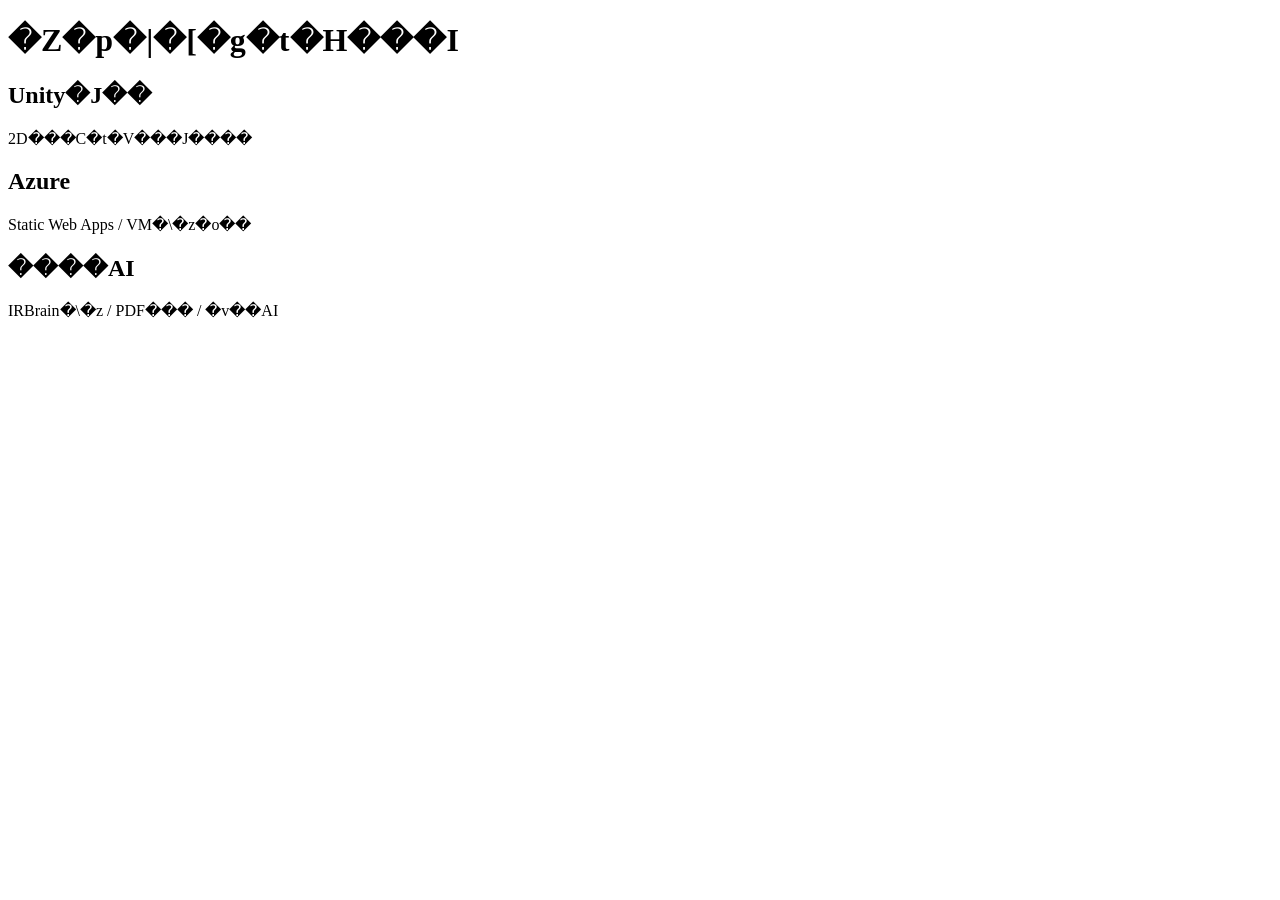
==== index.html @ bf5a79ba "indexの作成" ====
<!DOCTYPE html>
<html>
<head>
  <meta charset="UTF-8">
  <title>Ryu Sakamaki Portfolio</title>
  <link rel="stylesheet" href="style.css">
</head>
<body>
  <h1>�Z�p�|�[�g�t�H���I</h1>

  <section>
    <h2>Unity�J��</h2>
    <p>2D���C�t�V���J����</p>
  </section>

  <section>
    <h2>Azure</h2>
    <p>Static Web Apps / VM�\�z�o��</p>
  </section>

  <section>
    <h2>����AI</h2>
    <p>IRBrain�\�z / PDF��� / �v��AI</p>
  </section>

</body>
</html>
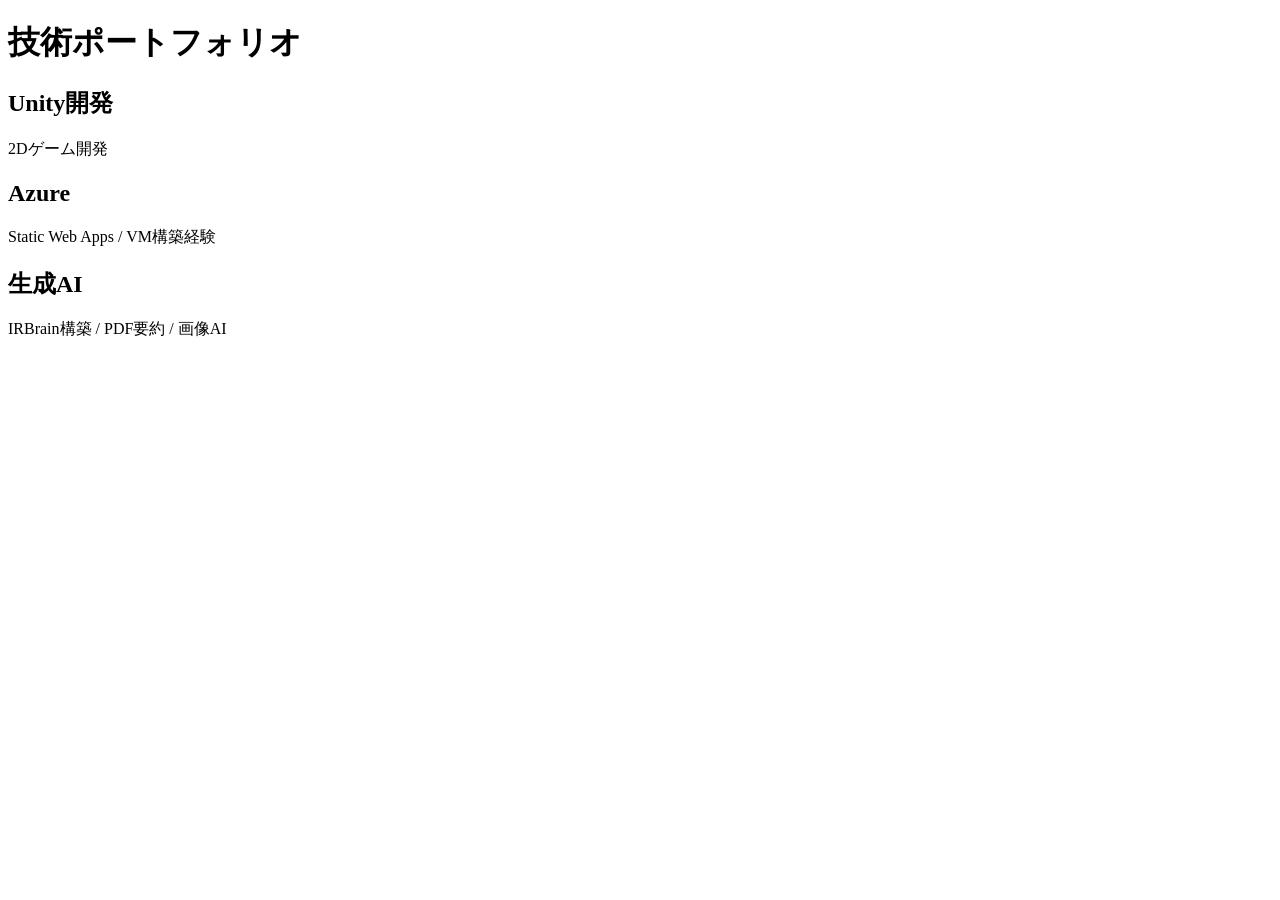
==== commit ab87e519: "文字コード変更" ====
--- a/index.html
+++ b/index.html
@@ -1,27 +1,27 @@
-<!DOCTYPE html>
-<html>
+﻿<!DOCTYPE html>
+<html lang="ja">
 <head>
   <meta charset="UTF-8">
   <title>Ryu Sakamaki Portfolio</title>
   <link rel="stylesheet" href="style.css">
 </head>
 <body>
-  <h1>�Z�p�|�[�g�t�H���I</h1>
+  <h1>技術ポートフォリオ</h1>
 
   <section>
-    <h2>Unity�J��</h2>
-    <p>2D���C�t�V���J����</p>
+    <h2>Unity開発</h2>
+    <p>2Dゲーム開発</p>
   </section>
 
   <section>
     <h2>Azure</h2>
-    <p>Static Web Apps / VM�\�z�o��</p>
+    <p>Static Web Apps / VM構築経験</p>
   </section>
 
   <section>
-    <h2>����AI</h2>
-    <p>IRBrain�\�z / PDF��� / �v��AI</p>
+    <h2>生成AI</h2>
+    <p>IRBrain構築 / PDF要約 / 画像AI</p>
   </section>
 
 </body>
-</html>+</html>
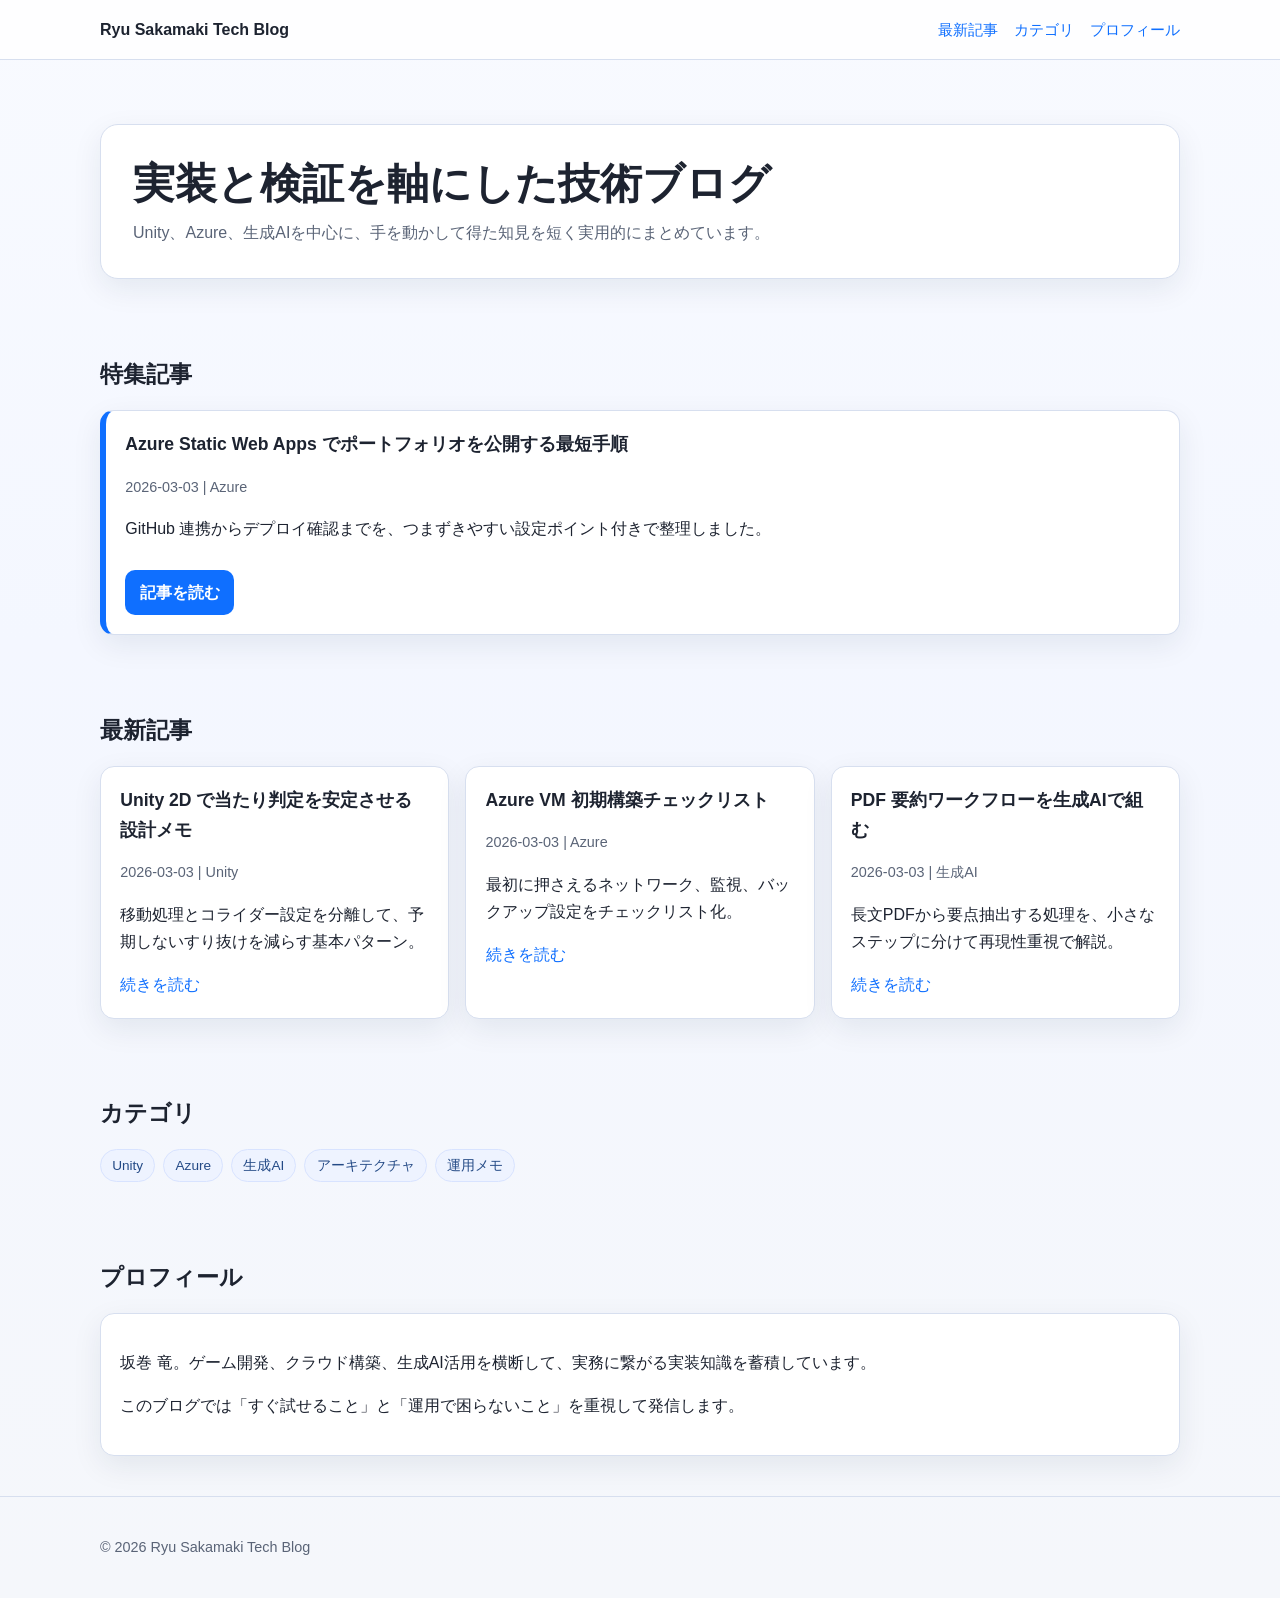
==== commit 5945ac95: "Build tech blog structure with markdown workflow and SEO metadata" ====
--- a/index.html
+++ b/index.html
@@ -2,26 +2,107 @@
 <html lang="ja">
 <head>
   <meta charset="UTF-8">
-  <title>Ryu Sakamaki Portfolio</title>
+  <meta name="viewport" content="width=device-width, initial-scale=1.0">
+  <title>Ryu Sakamaki Tech Blog</title>
+  <meta name="description" content="Unity・Azure・生成AIの実践知をまとめる技術ブログ">
+  <meta property="og:type" content="website">
+  <meta property="og:title" content="Ryu Sakamaki Tech Blog">
+  <meta property="og:description" content="Unity・Azure・生成AIの実践知をまとめる技術ブログ">
+  <meta property="og:url" content="https://kind-mud-063fee810.4.azurestaticapps.net/">
+  <link rel="icon" href="favicon.svg" type="image/svg+xml">
   <link rel="stylesheet" href="style.css">
 </head>
 <body>
-  <h1>技術ポートフォリオ</h1>
+  <header class="site-header">
+    <div class="container header-inner">
+      <a class="logo" href="index.html">Ryu Sakamaki Tech Blog</a>
+      <nav class="nav">
+        <a href="#latest">最新記事</a>
+        <a href="#categories">カテゴリ</a>
+        <a href="#about">プロフィール</a>
+      </nav>
+    </div>
+  </header>
 
-  <section>
-    <h2>Unity開発</h2>
-    <p>2Dゲーム開発</p>
-  </section>
+  <main>
+    <section class="hero">
+      <div class="container">
+        <div class="hero-card">
+          <h1>実装と検証を軸にした技術ブログ</h1>
+          <p>Unity、Azure、生成AIを中心に、手を動かして得た知見を短く実用的にまとめています。</p>
+        </div>
+      </div>
+    </section>
 
-  <section>
-    <h2>Azure</h2>
-    <p>Static Web Apps / VM構築経験</p>
-  </section>
+    <section class="section" id="featured">
+      <div class="container">
+        <h2>特集記事</h2>
+        <article class="card featured">
+          <h3>Azure Static Web Apps でポートフォリオを公開する最短手順</h3>
+          <p class="meta">2026-03-03 | Azure</p>
+          <p>GitHub 連携からデプロイ確認までを、つまずきやすい設定ポイント付きで整理しました。</p>
+          <a class="button" href="posts/azure-static-web-apps.html">記事を読む</a>
+        </article>
+      </div>
+    </section>
 
-  <section>
-    <h2>生成AI</h2>
-    <p>IRBrain構築 / PDF要約 / 画像AI</p>
-  </section>
+    <section class="section" id="latest">
+      <div class="container">
+        <h2>最新記事</h2>
+        <div class="grid grid-3">
+          <article class="card">
+            <h3>Unity 2D で当たり判定を安定させる設計メモ</h3>
+            <p class="meta">2026-03-03 | Unity</p>
+            <p>移動処理とコライダー設定を分離して、予期しないすり抜けを減らす基本パターン。</p>
+            <a href="posts/unity-2d-collision.html">続きを読む</a>
+          </article>
 
+          <article class="card">
+            <h3>Azure VM 初期構築チェックリスト</h3>
+            <p class="meta">2026-03-03 | Azure</p>
+            <p>最初に押さえるネットワーク、監視、バックアップ設定をチェックリスト化。</p>
+            <a href="posts/azure-vm-checklist.html">続きを読む</a>
+          </article>
+
+          <article class="card">
+            <h3>PDF 要約ワークフローを生成AIで組む</h3>
+            <p class="meta">2026-03-03 | 生成AI</p>
+            <p>長文PDFから要点抽出する処理を、小さなステップに分けて再現性重視で解説。</p>
+            <a href="posts/genai-pdf-summary.html">続きを読む</a>
+          </article>
+        </div>
+      </div>
+    </section>
+
+    <section class="section" id="categories">
+      <div class="container">
+        <h2>カテゴリ</h2>
+        <div class="tag-list">
+          <span class="tag">Unity</span>
+          <span class="tag">Azure</span>
+          <span class="tag">生成AI</span>
+          <span class="tag">アーキテクチャ</span>
+          <span class="tag">運用メモ</span>
+        </div>
+      </div>
+    </section>
+
+    <section class="section" id="about">
+      <div class="container">
+        <h2>プロフィール</h2>
+        <article class="card">
+          <p>坂巻 竜。ゲーム開発、クラウド構築、生成AI活用を横断して、実務に繋がる実装知識を蓄積しています。</p>
+          <p>このブログでは「すぐ試せること」と「運用で困らないこと」を重視して発信します。</p>
+        </article>
+      </div>
+    </section>
+  </main>
+
+  <footer class="site-footer">
+    <div class="container">
+      <p>© 2026 Ryu Sakamaki Tech Blog</p>
+    </div>
+  </footer>
 </body>
 </html>
+
--- a/style.css
+++ b/style.css
@@ -0,0 +1,225 @@
+﻿:root {
+  --bg: #f5f7fb;
+  --surface: #ffffff;
+  --surface-alt: #eef3ff;
+  --text: #1d2330;
+  --muted: #5a6477;
+  --primary: #0f6fff;
+  --primary-dark: #0a56c8;
+  --border: #d7dfef;
+  --shadow: 0 10px 30px rgba(16, 35, 70, 0.08);
+}
+
+* {
+  box-sizing: border-box;
+}
+
+body {
+  margin: 0;
+  font-family: "Segoe UI", "Hiragino Kaku Gothic ProN", "Meiryo", sans-serif;
+  color: var(--text);
+  background: linear-gradient(180deg, #f8faff 0%, #f4f7ff 40%, #f5f7fb 100%);
+  line-height: 1.7;
+}
+
+a {
+  color: var(--primary);
+  text-decoration: none;
+}
+
+a:hover {
+  text-decoration: underline;
+}
+
+.container {
+  width: min(1080px, 92%);
+  margin: 0 auto;
+}
+
+.site-header {
+  padding: 1rem 0;
+  border-bottom: 1px solid var(--border);
+  background: rgba(255, 255, 255, 0.8);
+  backdrop-filter: blur(6px);
+  position: sticky;
+  top: 0;
+  z-index: 20;
+}
+
+.header-inner {
+  display: flex;
+  justify-content: space-between;
+  align-items: center;
+  gap: 1rem;
+}
+
+.logo {
+  font-weight: 700;
+  color: var(--text);
+}
+
+.nav {
+  display: flex;
+  gap: 1rem;
+  font-size: 0.95rem;
+}
+
+.hero {
+  padding: 4rem 0 2.5rem;
+}
+
+.hero-card {
+  background: var(--surface);
+  border: 1px solid var(--border);
+  border-radius: 18px;
+  padding: 2rem;
+  box-shadow: var(--shadow);
+}
+
+.hero h1 {
+  margin-top: 0;
+  margin-bottom: 0.5rem;
+  font-size: clamp(1.8rem, 4vw, 2.6rem);
+  line-height: 1.3;
+}
+
+.hero p {
+  margin: 0;
+  color: var(--muted);
+}
+
+.section {
+  padding: 1rem 0 2.5rem;
+}
+
+.section h2 {
+  margin-bottom: 1rem;
+  font-size: 1.45rem;
+}
+
+.grid {
+  display: grid;
+  gap: 1rem;
+}
+
+.grid-3 {
+  grid-template-columns: repeat(3, minmax(0, 1fr));
+}
+
+.card {
+  background: var(--surface);
+  border: 1px solid var(--border);
+  border-radius: 14px;
+  padding: 1.2rem;
+  box-shadow: var(--shadow);
+}
+
+.card h3 {
+  margin-top: 0;
+  margin-bottom: 0.5rem;
+  font-size: 1.1rem;
+}
+
+.meta {
+  color: var(--muted);
+  font-size: 0.9rem;
+  margin-bottom: 0.75rem;
+}
+
+.tag-list {
+  display: flex;
+  flex-wrap: wrap;
+  gap: 0.5rem;
+}
+
+.tag {
+  display: inline-block;
+  background: var(--surface-alt);
+  border: 1px solid #d8e3ff;
+  border-radius: 999px;
+  padding: 0.25rem 0.7rem;
+  font-size: 0.85rem;
+  color: #244a86;
+}
+
+.featured {
+  border-left: 6px solid var(--primary);
+}
+
+.button {
+  display: inline-block;
+  margin-top: 0.75rem;
+  background: var(--primary);
+  color: #fff;
+  padding: 0.55rem 0.9rem;
+  border-radius: 10px;
+  font-weight: 600;
+}
+
+.button:hover {
+  background: var(--primary-dark);
+  text-decoration: none;
+}
+
+.site-footer {
+  border-top: 1px solid var(--border);
+  padding: 1.5rem 0;
+  color: var(--muted);
+  font-size: 0.9rem;
+}
+
+.article {
+  padding: 2.2rem 0 3rem;
+}
+
+.article .content {
+  background: var(--surface);
+  border: 1px solid var(--border);
+  border-radius: 16px;
+  box-shadow: var(--shadow);
+  padding: 2rem;
+}
+
+.article h1 {
+  line-height: 1.35;
+}
+
+.article h2 {
+  margin-top: 1.8rem;
+  margin-bottom: 0.7rem;
+}
+
+@media (max-width: 900px) {
+  .grid-3 {
+    grid-template-columns: 1fr;
+  }
+
+  .hero {
+    padding-top: 2rem;
+  }
+
+  .header-inner {
+    flex-direction: column;
+    align-items: flex-start;
+  }
+}
+
+.article ul {
+  padding-left: 1.2rem;
+}
+
+.article li {
+  margin-bottom: 0.35rem;
+}
+
+.article pre {
+  background: #0f172a;
+  color: #e2e8f0;
+  padding: 0.9rem;
+  border-radius: 10px;
+  overflow-x: auto;
+}
+
+.article code {
+  font-family: Consolas, "Courier New", monospace;
+}
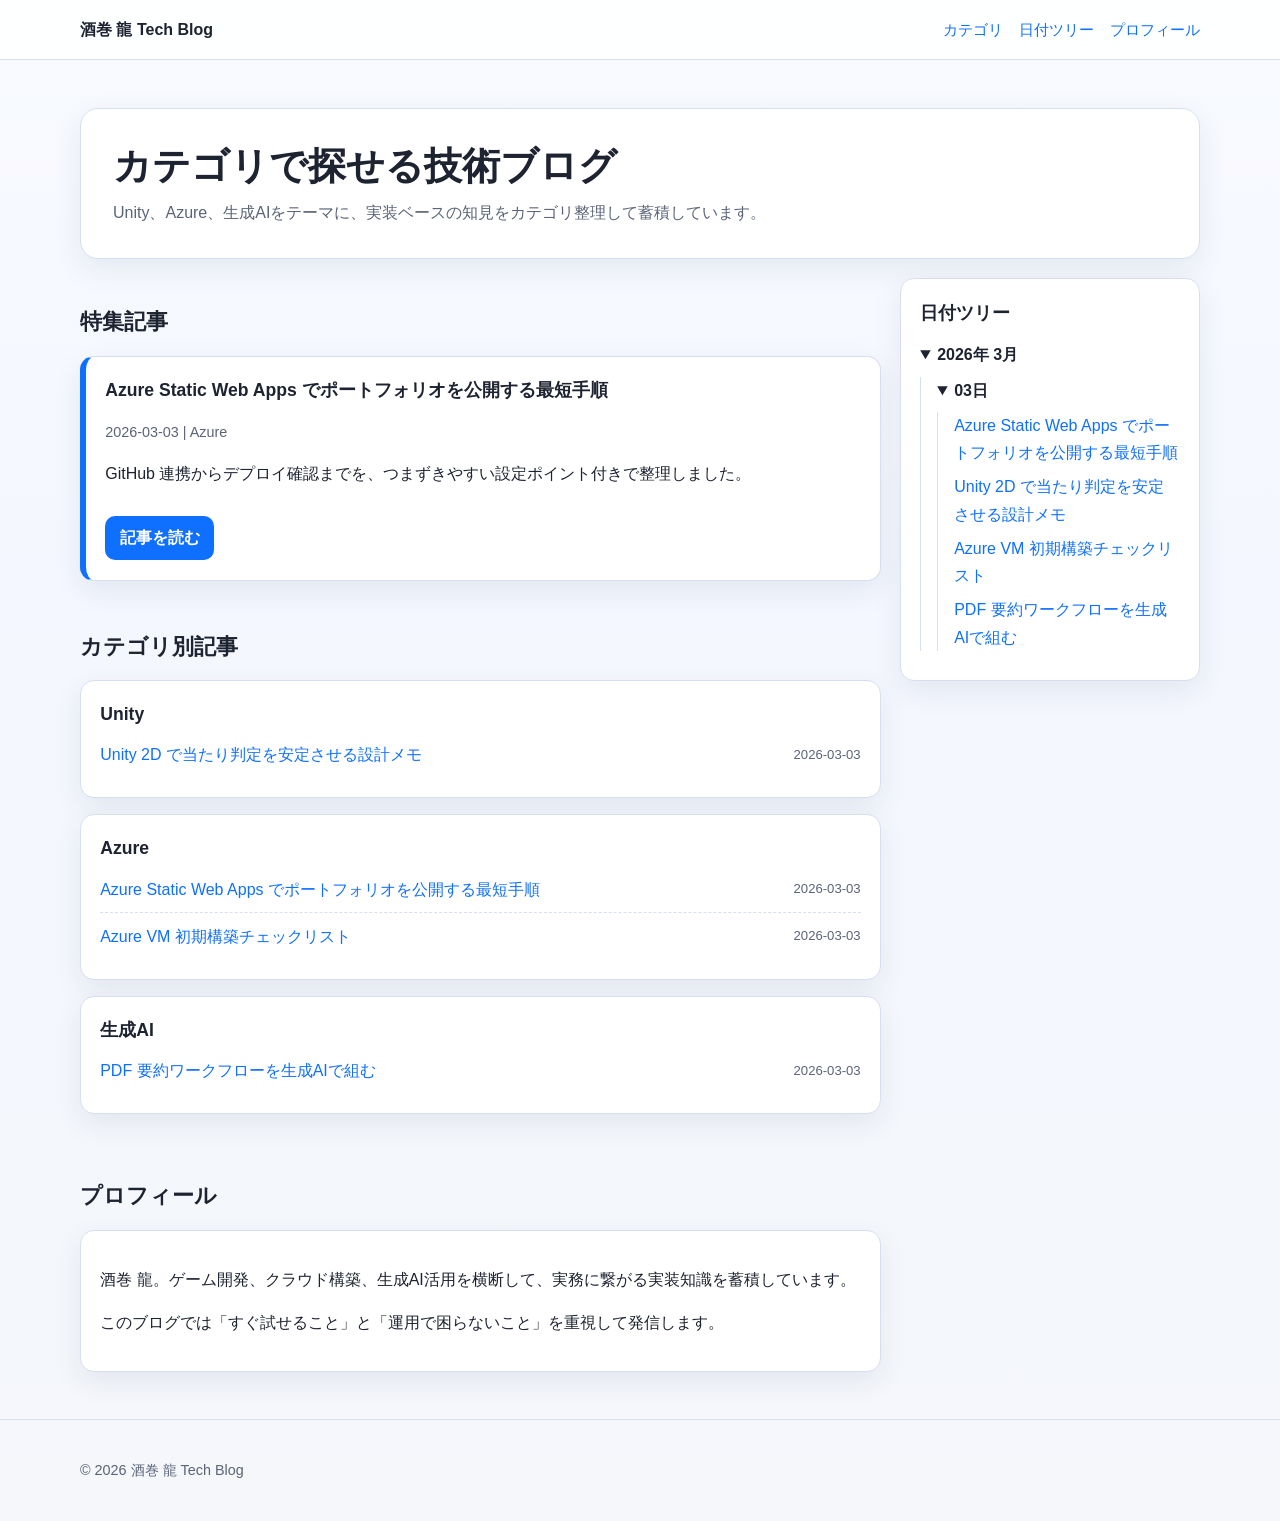
==== commit b41096d3: "Reorganize blog by category and add right-side date tree archive" ====
--- a/index.html
+++ b/index.html
@@ -3,10 +3,10 @@
 <head>
   <meta charset="UTF-8">
   <meta name="viewport" content="width=device-width, initial-scale=1.0">
-  <title>Ryu Sakamaki Tech Blog</title>
+  <title>酒巻 龍 Tech Blog</title>
   <meta name="description" content="Unity・Azure・生成AIの実践知をまとめる技術ブログ">
   <meta property="og:type" content="website">
-  <meta property="og:title" content="Ryu Sakamaki Tech Blog">
+  <meta property="og:title" content="酒巻 龍 Tech Blog">
   <meta property="og:description" content="Unity・Azure・生成AIの実践知をまとめる技術ブログ">
   <meta property="og:url" content="https://kind-mud-063fee810.4.azurestaticapps.net/">
   <link rel="icon" href="favicon.svg" type="image/svg+xml">
@@ -15,10 +15,10 @@
 <body>
   <header class="site-header">
     <div class="container header-inner">
-      <a class="logo" href="index.html">Ryu Sakamaki Tech Blog</a>
+      <a class="logo" href="index.html">酒巻 龍 Tech Blog</a>
       <nav class="nav">
-        <a href="#latest">最新記事</a>
         <a href="#categories">カテゴリ</a>
+        <a href="#archive">日付ツリー</a>
         <a href="#about">プロフィール</a>
       </nav>
     </div>
@@ -28,81 +28,87 @@
     <section class="hero">
       <div class="container">
         <div class="hero-card">
-          <h1>実装と検証を軸にした技術ブログ</h1>
-          <p>Unity、Azure、生成AIを中心に、手を動かして得た知見を短く実用的にまとめています。</p>
+          <h1>カテゴリで探せる技術ブログ</h1>
+          <p>Unity、Azure、生成AIをテーマに、実装ベースの知見をカテゴリ整理して蓄積しています。</p>
         </div>
       </div>
     </section>
 
-    <section class="section" id="featured">
-      <div class="container">
-        <h2>特集記事</h2>
-        <article class="card featured">
-          <h3>Azure Static Web Apps でポートフォリオを公開する最短手順</h3>
-          <p class="meta">2026-03-03 | Azure</p>
-          <p>GitHub 連携からデプロイ確認までを、つまずきやすい設定ポイント付きで整理しました。</p>
-          <a class="button" href="posts/azure-static-web-apps.html">記事を読む</a>
-        </article>
-      </div>
-    </section>
+    <div class="container blog-layout">
+      <div class="main-column">
+        <section class="section" id="featured">
+          <h2>特集記事</h2>
+          <article class="card featured">
+            <h3>Azure Static Web Apps でポートフォリオを公開する最短手順</h3>
+            <p class="meta">2026-03-03 | Azure</p>
+            <p>GitHub 連携からデプロイ確認までを、つまずきやすい設定ポイント付きで整理しました。</p>
+            <a class="button" href="posts/azure-static-web-apps.html">記事を読む</a>
+          </article>
+        </section>
 
-    <section class="section" id="latest">
-      <div class="container">
-        <h2>最新記事</h2>
-        <div class="grid grid-3">
-          <article class="card">
-            <h3>Unity 2D で当たり判定を安定させる設計メモ</h3>
-            <p class="meta">2026-03-03 | Unity</p>
-            <p>移動処理とコライダー設定を分離して、予期しないすり抜けを減らす基本パターン。</p>
-            <a href="posts/unity-2d-collision.html">続きを読む</a>
+        <section class="section" id="categories">
+          <h2>カテゴリ別記事</h2>
+
+          <article class="card category-block" id="cat-unity">
+            <h3>Unity</h3>
+            <ul class="link-list">
+              <li><a href="posts/unity-2d-collision.html">Unity 2D で当たり判定を安定させる設計メモ</a><span class="date-chip">2026-03-03</span></li>
+            </ul>
           </article>
 
-          <article class="card">
-            <h3>Azure VM 初期構築チェックリスト</h3>
-            <p class="meta">2026-03-03 | Azure</p>
-            <p>最初に押さえるネットワーク、監視、バックアップ設定をチェックリスト化。</p>
-            <a href="posts/azure-vm-checklist.html">続きを読む</a>
+          <article class="card category-block" id="cat-azure">
+            <h3>Azure</h3>
+            <ul class="link-list">
+              <li><a href="posts/azure-static-web-apps.html">Azure Static Web Apps でポートフォリオを公開する最短手順</a><span class="date-chip">2026-03-03</span></li>
+              <li><a href="posts/azure-vm-checklist.html">Azure VM 初期構築チェックリスト</a><span class="date-chip">2026-03-03</span></li>
+            </ul>
           </article>
 
+          <article class="card category-block" id="cat-genai">
+            <h3>生成AI</h3>
+            <ul class="link-list">
+              <li><a href="posts/genai-pdf-summary.html">PDF 要約ワークフローを生成AIで組む</a><span class="date-chip">2026-03-03</span></li>
+            </ul>
+          </article>
+        </section>
+
+        <section class="section" id="about">
+          <h2>プロフィール</h2>
           <article class="card">
-            <h3>PDF 要約ワークフローを生成AIで組む</h3>
-            <p class="meta">2026-03-03 | 生成AI</p>
-            <p>長文PDFから要点抽出する処理を、小さなステップに分けて再現性重視で解説。</p>
-            <a href="posts/genai-pdf-summary.html">続きを読む</a>
+            <p>酒巻 龍。ゲーム開発、クラウド構築、生成AI活用を横断して、実務に繋がる実装知識を蓄積しています。</p>
+            <p>このブログでは「すぐ試せること」と「運用で困らないこと」を重視して発信します。</p>
           </article>
+        </section>
+      </div>
+
+      <aside class="archive-sidebar" id="archive">
+        <div class="card archive-card">
+          <h2>日付ツリー</h2>
+          <details open>
+            <summary>2026年 3月</summary>
+            <ul class="tree-list">
+              <li>
+                <details open>
+                  <summary>03日</summary>
+                  <ul>
+                    <li><a href="posts/azure-static-web-apps.html">Azure Static Web Apps でポートフォリオを公開する最短手順</a></li>
+                    <li><a href="posts/unity-2d-collision.html">Unity 2D で当たり判定を安定させる設計メモ</a></li>
+                    <li><a href="posts/azure-vm-checklist.html">Azure VM 初期構築チェックリスト</a></li>
+                    <li><a href="posts/genai-pdf-summary.html">PDF 要約ワークフローを生成AIで組む</a></li>
+                  </ul>
+                </details>
+              </li>
+            </ul>
+          </details>
         </div>
-      </div>
-    </section>
-
-    <section class="section" id="categories">
-      <div class="container">
-        <h2>カテゴリ</h2>
-        <div class="tag-list">
-          <span class="tag">Unity</span>
-          <span class="tag">Azure</span>
-          <span class="tag">生成AI</span>
-          <span class="tag">アーキテクチャ</span>
-          <span class="tag">運用メモ</span>
-        </div>
-      </div>
-    </section>
-
-    <section class="section" id="about">
-      <div class="container">
-        <h2>プロフィール</h2>
-        <article class="card">
-          <p>坂巻 竜。ゲーム開発、クラウド構築、生成AI活用を横断して、実務に繋がる実装知識を蓄積しています。</p>
-          <p>このブログでは「すぐ試せること」と「運用で困らないこと」を重視して発信します。</p>
-        </article>
-      </div>
-    </section>
+      </aside>
+    </div>
   </main>
 
   <footer class="site-footer">
     <div class="container">
-      <p>© 2026 Ryu Sakamaki Tech Blog</p>
+      <p>© 2026 酒巻 龍 Tech Blog</p>
     </div>
   </footer>
 </body>
 </html>
-
--- a/style.css
+++ b/style.css
@@ -32,14 +32,14 @@
 }
 
 .container {
-  width: min(1080px, 92%);
+  width: min(1120px, 92%);
   margin: 0 auto;
 }
 
 .site-header {
   padding: 1rem 0;
   border-bottom: 1px solid var(--border);
-  background: rgba(255, 255, 255, 0.8);
+  background: rgba(255, 255, 255, 0.85);
   backdrop-filter: blur(6px);
   position: sticky;
   top: 0;
@@ -65,7 +65,7 @@
 }
 
 .hero {
-  padding: 4rem 0 2.5rem;
+  padding: 3rem 0 1.2rem;
 }
 
 .hero-card {
@@ -79,7 +79,7 @@
 .hero h1 {
   margin-top: 0;
   margin-bottom: 0.5rem;
-  font-size: clamp(1.8rem, 4vw, 2.6rem);
+  font-size: clamp(1.8rem, 4vw, 2.4rem);
   line-height: 1.3;
 }
 
@@ -88,22 +88,25 @@
   color: var(--muted);
 }
 
+.blog-layout {
+  display: grid;
+  grid-template-columns: minmax(0, 1fr) 300px;
+  gap: 1.2rem;
+  align-items: start;
+  padding-bottom: 1.5rem;
+}
+
+.main-column {
+  min-width: 0;
+}
+
 .section {
-  padding: 1rem 0 2.5rem;
+  padding: 0.5rem 0 1.4rem;
 }
 
 .section h2 {
-  margin-bottom: 1rem;
-  font-size: 1.45rem;
-}
-
-.grid {
-  display: grid;
-  gap: 1rem;
-}
-
-.grid-3 {
-  grid-template-columns: repeat(3, minmax(0, 1fr));
+  margin-bottom: 0.9rem;
+  font-size: 1.35rem;
 }
 
 .card {
@@ -124,22 +127,6 @@
   color: var(--muted);
   font-size: 0.9rem;
   margin-bottom: 0.75rem;
-}
-
-.tag-list {
-  display: flex;
-  flex-wrap: wrap;
-  gap: 0.5rem;
-}
-
-.tag {
-  display: inline-block;
-  background: var(--surface-alt);
-  border: 1px solid #d8e3ff;
-  border-radius: 999px;
-  padding: 0.25rem 0.7rem;
-  font-size: 0.85rem;
-  color: #244a86;
 }
 
 .featured {
@@ -161,6 +148,68 @@
   text-decoration: none;
 }
 
+.category-block {
+  margin-bottom: 1rem;
+}
+
+.link-list {
+  list-style: none;
+  padding: 0;
+  margin: 0;
+}
+
+.link-list li {
+  display: flex;
+  justify-content: space-between;
+  gap: 0.75rem;
+  align-items: center;
+  border-top: 1px dashed var(--border);
+  padding: 0.6rem 0;
+}
+
+.link-list li:first-child {
+  border-top: 0;
+  padding-top: 0.2rem;
+}
+
+.date-chip {
+  color: var(--muted);
+  font-size: 0.82rem;
+  white-space: nowrap;
+}
+
+.archive-sidebar {
+  position: sticky;
+  top: 86px;
+}
+
+.archive-card h2 {
+  margin-top: 0;
+  margin-bottom: 0.8rem;
+  font-size: 1.1rem;
+}
+
+.archive-card details {
+  margin-bottom: 0.6rem;
+}
+
+.archive-card summary {
+  cursor: pointer;
+  font-weight: 600;
+}
+
+.tree-list,
+.tree-list ul {
+  list-style: none;
+  margin: 0.5rem 0 0;
+  padding-left: 1rem;
+  border-left: 1px solid var(--border);
+}
+
+.tree-list li {
+  margin: 0.45rem 0;
+}
+
 .site-footer {
   border-top: 1px solid var(--border);
   padding: 1.5rem 0;
@@ -189,21 +238,6 @@
   margin-bottom: 0.7rem;
 }
 
-@media (max-width: 900px) {
-  .grid-3 {
-    grid-template-columns: 1fr;
-  }
-
-  .hero {
-    padding-top: 2rem;
-  }
-
-  .header-inner {
-    flex-direction: column;
-    align-items: flex-start;
-  }
-}
-
 .article ul {
   padding-left: 1.2rem;
 }
@@ -223,3 +257,22 @@
 .article code {
   font-family: Consolas, "Courier New", monospace;
 }
+
+@media (max-width: 980px) {
+  .blog-layout {
+    grid-template-columns: 1fr;
+  }
+
+  .archive-sidebar {
+    position: static;
+  }
+
+  .header-inner {
+    flex-direction: column;
+    align-items: flex-start;
+  }
+
+  .hero {
+    padding-top: 2rem;
+  }
+}
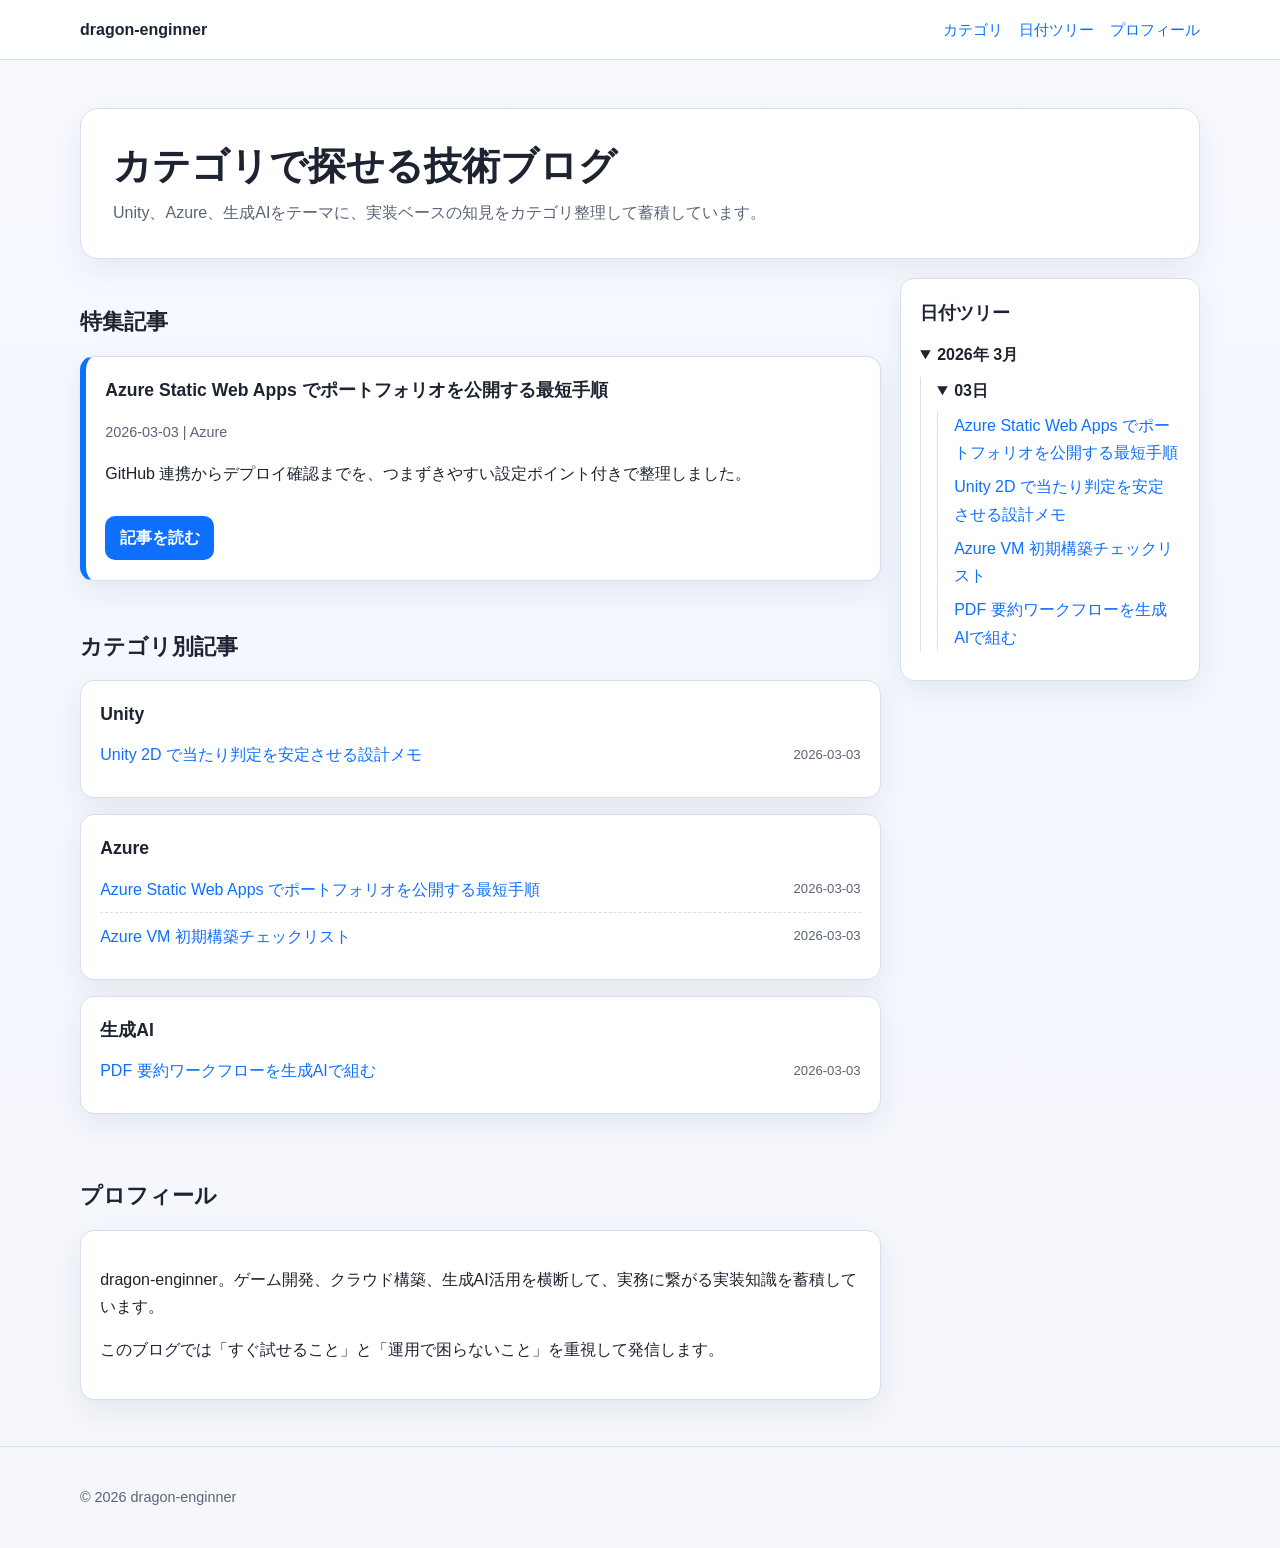
==== commit dc8ddffe: "Replace public name with dragon-enginner across site" ====
--- a/index.html
+++ b/index.html
@@ -3,10 +3,10 @@
 <head>
   <meta charset="UTF-8">
   <meta name="viewport" content="width=device-width, initial-scale=1.0">
-  <title>酒巻 龍 Tech Blog</title>
+  <title>dragon-enginner</title>
   <meta name="description" content="Unity・Azure・生成AIの実践知をまとめる技術ブログ">
   <meta property="og:type" content="website">
-  <meta property="og:title" content="酒巻 龍 Tech Blog">
+  <meta property="og:title" content="dragon-enginner">
   <meta property="og:description" content="Unity・Azure・生成AIの実践知をまとめる技術ブログ">
   <meta property="og:url" content="https://kind-mud-063fee810.4.azurestaticapps.net/">
   <link rel="icon" href="favicon.svg" type="image/svg+xml">
@@ -15,7 +15,7 @@
 <body>
   <header class="site-header">
     <div class="container header-inner">
-      <a class="logo" href="index.html">酒巻 龍 Tech Blog</a>
+      <a class="logo" href="index.html">dragon-enginner</a>
       <nav class="nav">
         <a href="#categories">カテゴリ</a>
         <a href="#archive">日付ツリー</a>
@@ -75,7 +75,7 @@
         <section class="section" id="about">
           <h2>プロフィール</h2>
           <article class="card">
-            <p>酒巻 龍。ゲーム開発、クラウド構築、生成AI活用を横断して、実務に繋がる実装知識を蓄積しています。</p>
+            <p>dragon-enginner。ゲーム開発、クラウド構築、生成AI活用を横断して、実務に繋がる実装知識を蓄積しています。</p>
             <p>このブログでは「すぐ試せること」と「運用で困らないこと」を重視して発信します。</p>
           </article>
         </section>
@@ -107,8 +107,9 @@
 
   <footer class="site-footer">
     <div class="container">
-      <p>© 2026 酒巻 龍 Tech Blog</p>
+      <p>© 2026 dragon-enginner</p>
     </div>
   </footer>
 </body>
 </html>
+
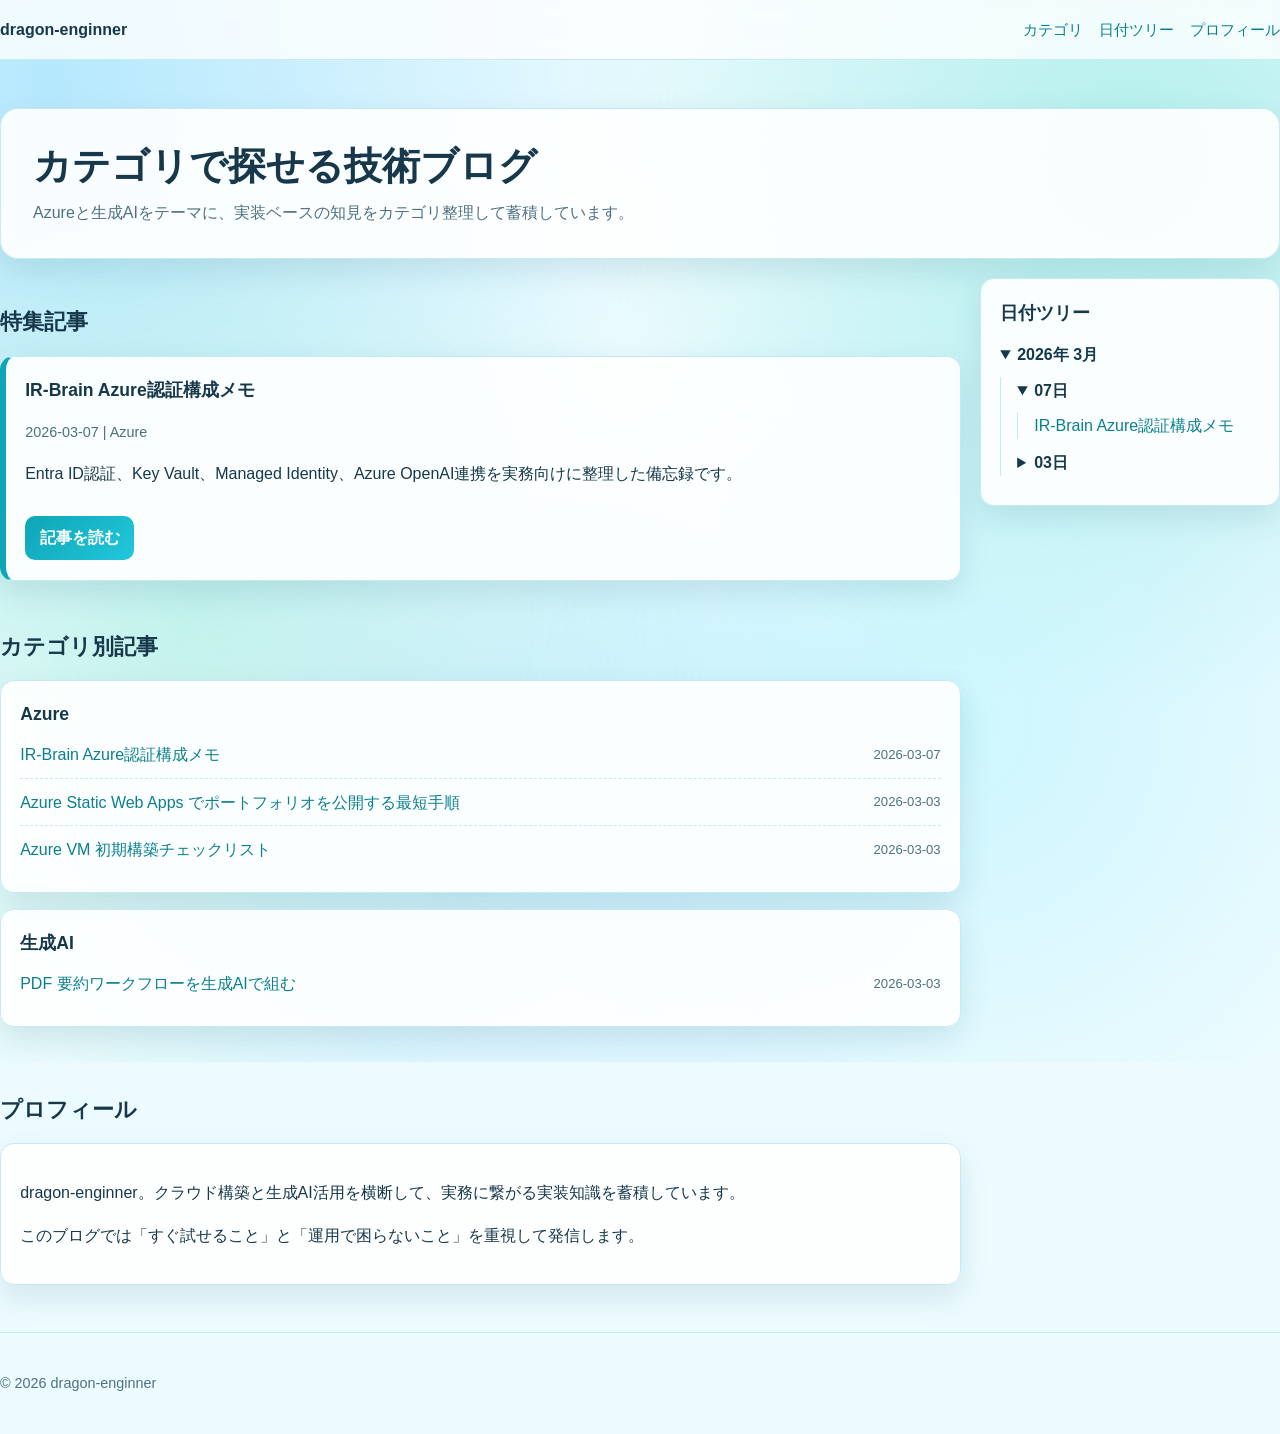
==== commit 7e6ff36d: "更新" ====
--- a/index.html
+++ b/index.html
@@ -4,10 +4,10 @@
   <meta charset="UTF-8">
   <meta name="viewport" content="width=device-width, initial-scale=1.0">
   <title>dragon-enginner</title>
-  <meta name="description" content="Unity・Azure・生成AIの実践知をまとめる技術ブログ">
+  <meta name="description" content="Azure・生成AIの実践知をまとめる技術ブログ">
   <meta property="og:type" content="website">
   <meta property="og:title" content="dragon-enginner">
-  <meta property="og:description" content="Unity・Azure・生成AIの実践知をまとめる技術ブログ">
+  <meta property="og:description" content="Azure・生成AIの実践知をまとめる技術ブログ">
   <meta property="og:url" content="https://kind-mud-063fee810.4.azurestaticapps.net/">
   <link rel="icon" href="favicon.svg" type="image/svg+xml">
   <link rel="stylesheet" href="style.css">
@@ -29,7 +29,7 @@
       <div class="container">
         <div class="hero-card">
           <h1>カテゴリで探せる技術ブログ</h1>
-          <p>Unity、Azure、生成AIをテーマに、実装ベースの知見をカテゴリ整理して蓄積しています。</p>
+          <p>Azureと生成AIをテーマに、実装ベースの知見をカテゴリ整理して蓄積しています。</p>
         </div>
       </div>
     </section>
@@ -39,26 +39,20 @@
         <section class="section" id="featured">
           <h2>特集記事</h2>
           <article class="card featured">
-            <h3>Azure Static Web Apps でポートフォリオを公開する最短手順</h3>
-            <p class="meta">2026-03-03 | Azure</p>
-            <p>GitHub 連携からデプロイ確認までを、つまずきやすい設定ポイント付きで整理しました。</p>
-            <a class="button" href="posts/azure-static-web-apps.html">記事を読む</a>
+            <h3>IR-Brain Azure認証構成メモ</h3>
+            <p class="meta">2026-03-07 | Azure</p>
+            <p>Entra ID認証、Key Vault、Managed Identity、Azure OpenAI連携を実務向けに整理した備忘録です。</p>
+            <a class="button" href="posts/ir-brain-azure-auth-memo.html">記事を読む</a>
           </article>
         </section>
 
         <section class="section" id="categories">
           <h2>カテゴリ別記事</h2>
 
-          <article class="card category-block" id="cat-unity">
-            <h3>Unity</h3>
-            <ul class="link-list">
-              <li><a href="posts/unity-2d-collision.html">Unity 2D で当たり判定を安定させる設計メモ</a><span class="date-chip">2026-03-03</span></li>
-            </ul>
-          </article>
-
           <article class="card category-block" id="cat-azure">
             <h3>Azure</h3>
             <ul class="link-list">
+              <li><a href="posts/ir-brain-azure-auth-memo.html">IR-Brain Azure認証構成メモ</a><span class="date-chip">2026-03-07</span></li>
               <li><a href="posts/azure-static-web-apps.html">Azure Static Web Apps でポートフォリオを公開する最短手順</a><span class="date-chip">2026-03-03</span></li>
               <li><a href="posts/azure-vm-checklist.html">Azure VM 初期構築チェックリスト</a><span class="date-chip">2026-03-03</span></li>
             </ul>
@@ -75,7 +69,7 @@
         <section class="section" id="about">
           <h2>プロフィール</h2>
           <article class="card">
-            <p>dragon-enginner。ゲーム開発、クラウド構築、生成AI活用を横断して、実務に繋がる実装知識を蓄積しています。</p>
+            <p>dragon-enginner。クラウド構築と生成AI活用を横断して、実務に繋がる実装知識を蓄積しています。</p>
             <p>このブログでは「すぐ試せること」と「運用で困らないこと」を重視して発信します。</p>
           </article>
         </section>
@@ -89,10 +83,17 @@
             <ul class="tree-list">
               <li>
                 <details open>
+                  <summary>07日</summary>
+                  <ul>
+                    <li><a href="posts/ir-brain-azure-auth-memo.html">IR-Brain Azure認証構成メモ</a></li>
+                  </ul>
+                </details>
+              </li>
+              <li>
+                <details>
                   <summary>03日</summary>
                   <ul>
                     <li><a href="posts/azure-static-web-apps.html">Azure Static Web Apps でポートフォリオを公開する最短手順</a></li>
-                    <li><a href="posts/unity-2d-collision.html">Unity 2D で当たり判定を安定させる設計メモ</a></li>
                     <li><a href="posts/azure-vm-checklist.html">Azure VM 初期構築チェックリスト</a></li>
                     <li><a href="posts/genai-pdf-summary.html">PDF 要約ワークフローを生成AIで組む</a></li>
                   </ul>
@@ -112,4 +113,3 @@
   </footer>
 </body>
 </html>
-
--- a/style.css
+++ b/style.css
@@ -1,13 +1,13 @@
 ﻿:root {
-  --bg: #f5f7fb;
-  --surface: #ffffff;
-  --surface-alt: #eef3ff;
-  --text: #1d2330;
-  --muted: #5a6477;
-  --primary: #0f6fff;
-  --primary-dark: #0a56c8;
-  --border: #d7dfef;
-  --shadow: 0 10px 30px rgba(16, 35, 70, 0.08);
+  --bg: #ecfbff;
+  --surface: rgba(255, 255, 255, 0.9);
+  --surface-alt: #e5f7ff;
+  --text: #17384a;
+  --muted: #4f7080;
+  --primary: #0ea5b7;
+  --primary-dark: #0b7f8d;
+  --border: #c6eaf2;
+  --shadow: 0 12px 30px rgba(16, 84, 102, 0.12);
 }
 
 * {
@@ -18,32 +18,80 @@
   margin: 0;
   font-family: "Segoe UI", "Hiragino Kaku Gothic ProN", "Meiryo", sans-serif;
   color: var(--text);
-  background: linear-gradient(180deg, #f8faff 0%, #f4f7ff 40%, #f5f7fb 100%);
+  background: var(--bg);
   line-height: 1.7;
+  position: relative;
+  overflow-x: hidden;
+}
+
+body::before,
+body::after {
+  content: "";
+  position: fixed;
+  inset: -18%;
+  pointer-events: none;
+  z-index: 0;
+}
+
+body::before {
+  background:
+    radial-gradient(circle at 16% 20%, rgba(56, 189, 248, 0.3) 0%, transparent 36%),
+    radial-gradient(circle at 78% 26%, rgba(45, 212, 191, 0.3) 0%, transparent 34%),
+    radial-gradient(circle at 42% 80%, rgba(125, 211, 252, 0.28) 0%, transparent 35%);
+  animation: driftA 22s ease-in-out infinite alternate;
+}
+
+body::after {
+  background:
+    radial-gradient(circle at 68% 72%, rgba(103, 232, 249, 0.24) 0%, transparent 32%),
+    radial-gradient(circle at 24% 64%, rgba(110, 231, 183, 0.24) 0%, transparent 34%);
+  animation: driftB 26s ease-in-out infinite alternate;
+}
+
+@keyframes driftA {
+  0% {
+    transform: translate3d(-1.5%, -1%, 0) scale(1);
+  }
+  100% {
+    transform: translate3d(2%, 1.4%, 0) scale(1.08);
+  }
+}
+
+@keyframes driftB {
+  0% {
+    transform: translate3d(1%, -1.2%, 0) scale(1.02);
+  }
+  100% {
+    transform: translate3d(-2%, 1.6%, 0) scale(1.1);
+  }
 }
 
 a {
-  color: var(--primary);
+  color: var(--primary-dark);
   text-decoration: none;
 }
 
 a:hover {
   text-decoration: underline;
-}
-
-.container {
-  width: min(1120px, 92%);
-  margin: 0 auto;
 }
 
 .site-header {
   padding: 1rem 0;
   border-bottom: 1px solid var(--border);
-  background: rgba(255, 255, 255, 0.85);
-  backdrop-filter: blur(6px);
+  background: rgba(255, 255, 255, 0.78);
+  backdrop-filter: blur(10px);
   position: sticky;
   top: 0;
   z-index: 20;
+}
+
+
+.hero,
+.blog-layout,
+.article,
+.site-footer {
+  position: relative;
+  z-index: 1;
 }
 
 .header-inner {
@@ -136,15 +184,15 @@
 .button {
   display: inline-block;
   margin-top: 0.75rem;
-  background: var(--primary);
-  color: #fff;
+  background: linear-gradient(135deg, var(--primary) 0%, #22c7db 100%);
+  color: #ffffff;
   padding: 0.55rem 0.9rem;
   border-radius: 10px;
   font-weight: 600;
 }
 
 .button:hover {
-  background: var(--primary-dark);
+  background: linear-gradient(135deg, var(--primary-dark) 0%, #14a8bc 100%);
   text-decoration: none;
 }
 
@@ -247,8 +295,8 @@
 }
 
 .article pre {
-  background: #0f172a;
-  color: #e2e8f0;
+  background: #113244;
+  color: #e6f8ff;
   padding: 0.9rem;
   border-radius: 10px;
   overflow-x: auto;
@@ -276,3 +324,11 @@
     padding-top: 2rem;
   }
 }
+
+
+/* readability tuning: keep generous side margins on article pages */
+.article .content {
+  max-width: 780px;
+  margin: 0 auto;
+}
+
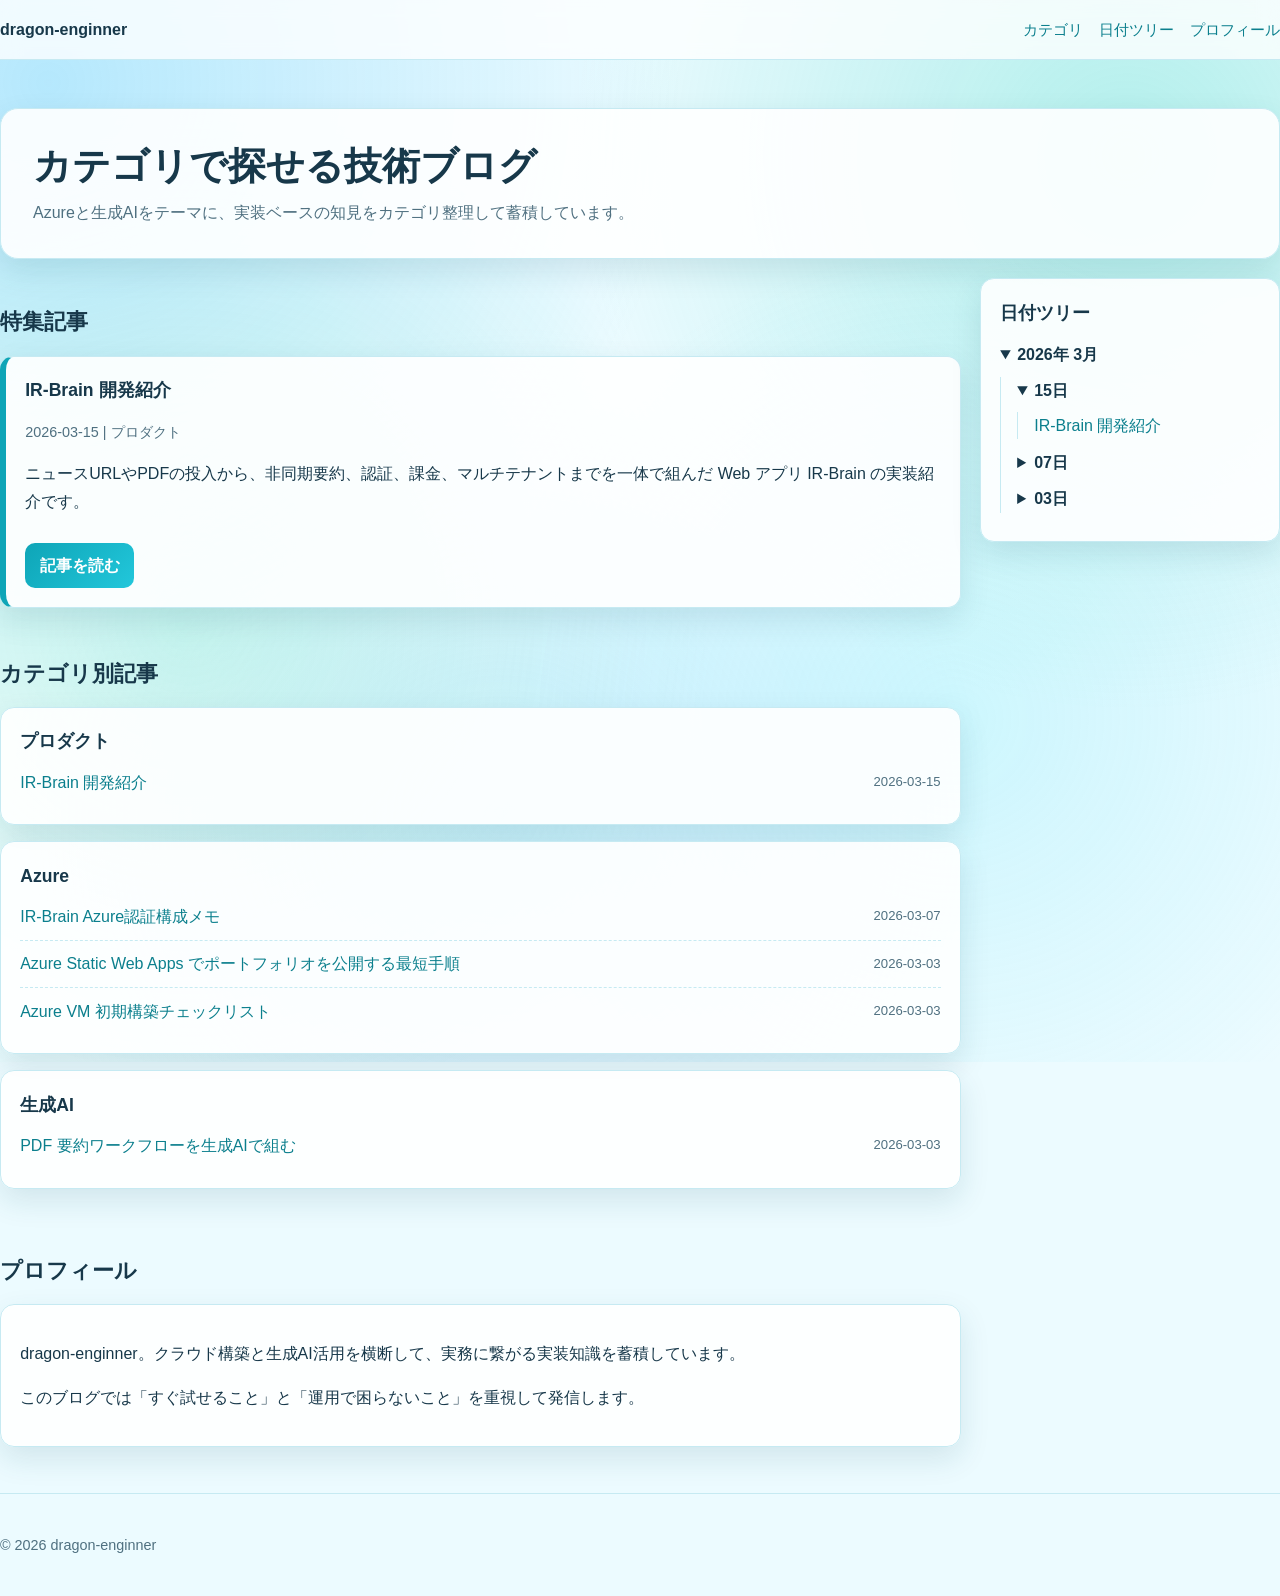
==== commit 1aea84d8: "Add IR-Brain portfolio page" ====
--- a/index.html
+++ b/index.html
@@ -39,15 +39,22 @@
         <section class="section" id="featured">
           <h2>特集記事</h2>
           <article class="card featured">
-            <h3>IR-Brain Azure認証構成メモ</h3>
-            <p class="meta">2026-03-07 | Azure</p>
-            <p>Entra ID認証、Key Vault、Managed Identity、Azure OpenAI連携を実務向けに整理した備忘録です。</p>
-            <a class="button" href="posts/ir-brain-azure-auth-memo.html">記事を読む</a>
+            <h3>IR-Brain 開発紹介</h3>
+            <p class="meta">2026-03-15 | プロダクト</p>
+            <p>ニュースURLやPDFの投入から、非同期要約、認証、課金、マルチテナントまでを一体で組んだ Web アプリ IR-Brain の実装紹介です。</p>
+            <a class="button" href="posts/ir-brain-portfolio.html">記事を読む</a>
           </article>
         </section>
 
         <section class="section" id="categories">
           <h2>カテゴリ別記事</h2>
+
+          <article class="card category-block" id="cat-product">
+            <h3>プロダクト</h3>
+            <ul class="link-list">
+              <li><a href="posts/ir-brain-portfolio.html">IR-Brain 開発紹介</a><span class="date-chip">2026-03-15</span></li>
+            </ul>
+          </article>
 
           <article class="card category-block" id="cat-azure">
             <h3>Azure</h3>
@@ -83,6 +90,14 @@
             <ul class="tree-list">
               <li>
                 <details open>
+                  <summary>15日</summary>
+                  <ul>
+                    <li><a href="posts/ir-brain-portfolio.html">IR-Brain 開発紹介</a></li>
+                  </ul>
+                </details>
+              </li>
+              <li>
+                <details>
                   <summary>07日</summary>
                   <ul>
                     <li><a href="posts/ir-brain-azure-auth-memo.html">IR-Brain Azure認証構成メモ</a></li>
